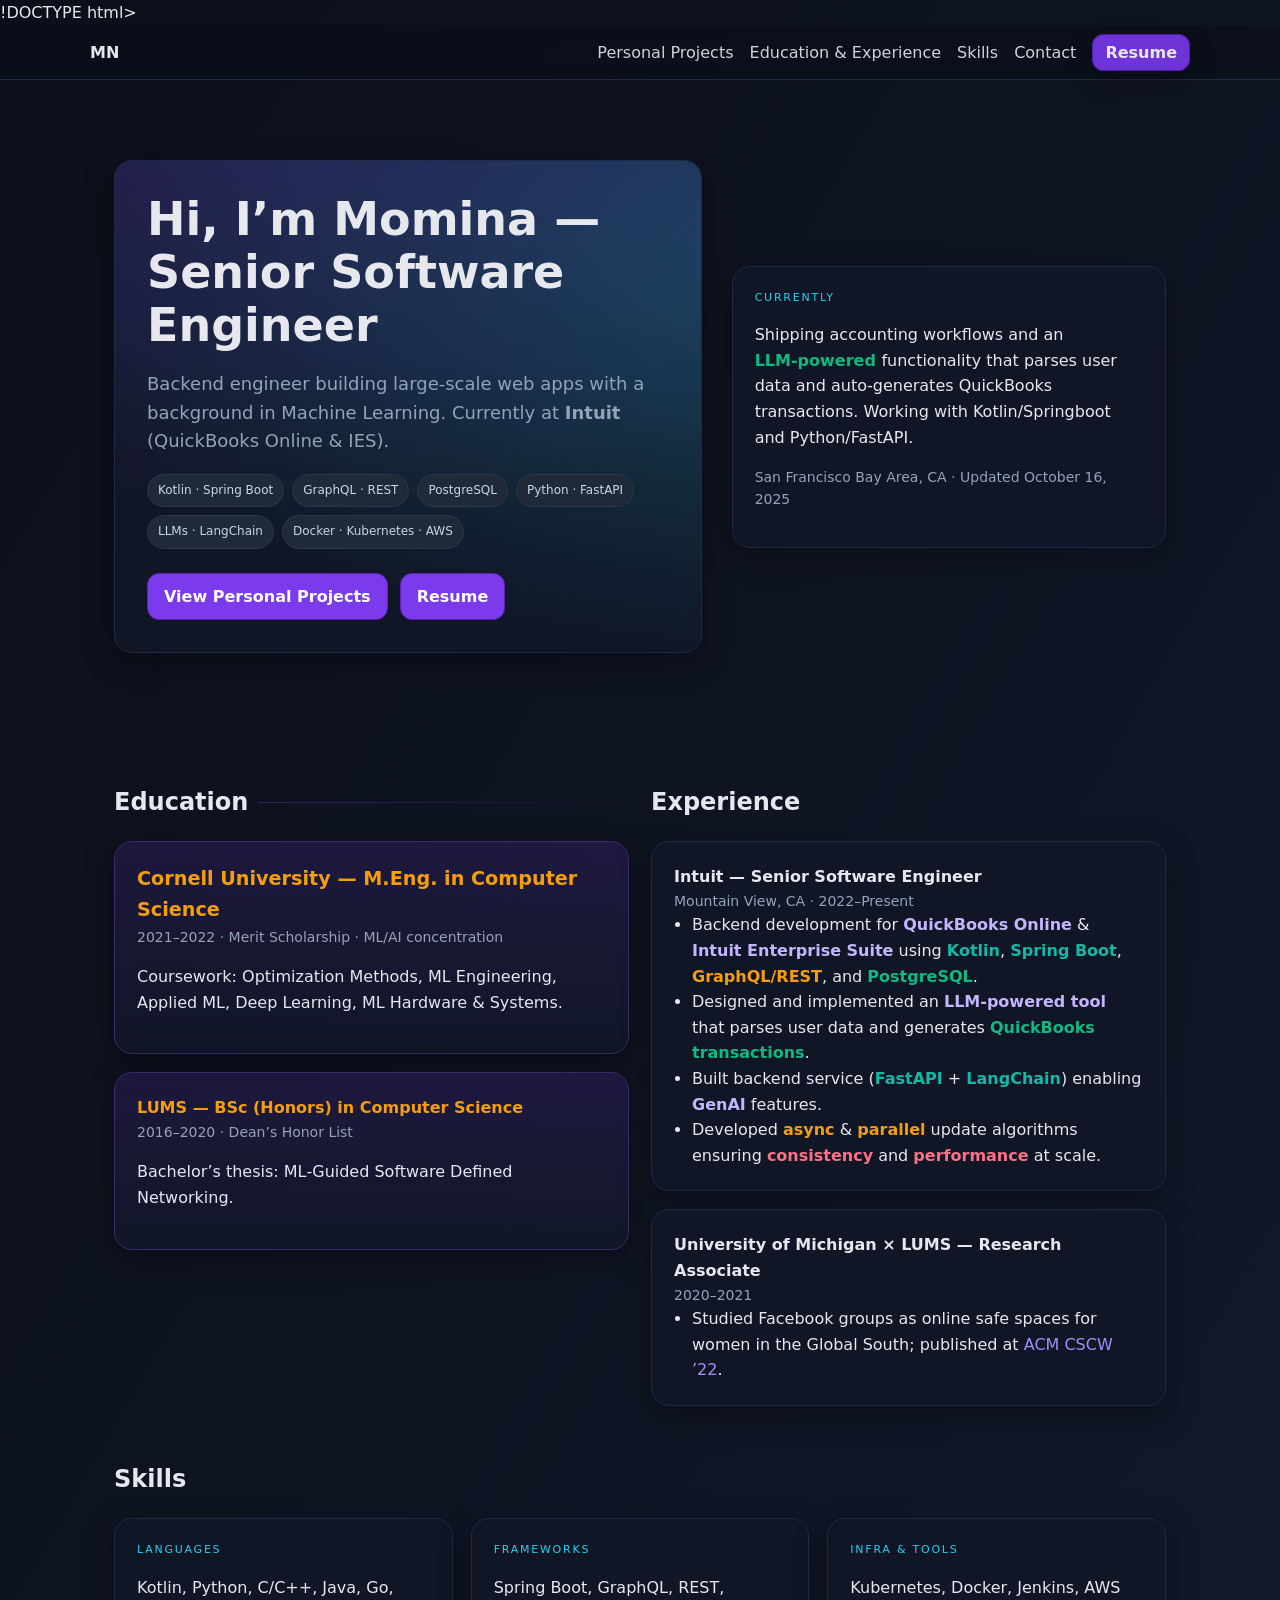
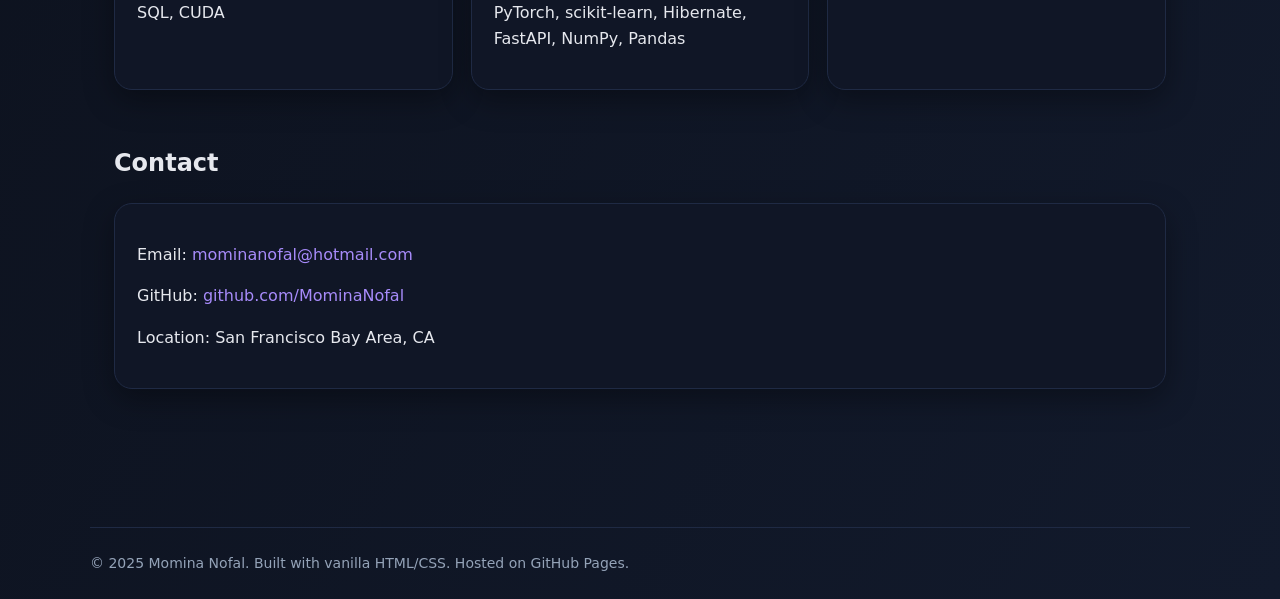
==== index.html @ 646f493b "website changes" ====
!DOCTYPE html>
<html lang="en">
<head><meta charset="utf-8"><meta name="viewport" content="width=device-width,initial-scale=1">
<title>Momina Nofal — Software Engineer</title><link rel="stylesheet" href="assets/styles.css"></head>
<body>
<nav><div class="container nav-inner"><div class="brand"><a href="index.html">MN</a></div>
<ul><li><a href="projects.html">Personal Projects</a></li><li><a href="#edu-exp">Education & Experience</a></li><li><a href="#skills">Skills</a></li><li><a href="#contact">Contact</a></li><li><a class="nav-cta" href="Resume-mominanofal.pdf" target="_blank" rel="noopener">Resume</a></li></ul></div></nav>
<main class="container">
<section class="hero"><div class="hero-card"><h1>Hi, I’m Momina — Senior Software Engineer</h1>
<p class="subtitle">Backend engineer building large‑scale web apps with a background in Machine Learning. Currently at <strong>Intuit</strong> (QuickBooks Online & IES).</p>
<div class="chips"><span class="chip">Kotlin · Spring Boot</span><span class="chip">GraphQL · REST</span><span class="chip">PostgreSQL</span><span class="chip">Python · FastAPI</span><span class="chip">LLMs · LangChain</span><span class="chip">Docker · Kubernetes · AWS</span></div>
<div class="cta"><a class="btn" href="projects.html">View Personal Projects</a><a class="btn" href="Resume-mominanofal.pdf" target="_blank" rel="noopener">Resume</a></div></div>
<div class="card"><div class="kicker">Currently</div>
<p>Shipping accounting workflows and an <span class="highlight">LLM‑powered </span> functionality that parses user data and auto‑generates QuickBooks transactions. Working with Kotlin/Springboot and Python/FastAPI.</p>
<p class="meta">San Francisco Bay Area, CA · Updated October 16, 2025</p></div></section>

<section id="edu-exp" class="section columns-2">
  <div class="section-accent">
    <h2>Education</h2>
    <div class="grid">
      <div class="card">
        <div class="role university cornell">Cornell University — M.Eng. in Computer Science</div>
        <div class="meta">2021–2022 · Merit Scholarship · ML/AI concentration</div>
        <p>Coursework: Optimization Methods, ML Engineering, Applied ML, Deep Learning, ML Hardware & Systems.</p>
      </div>
      <div class="card">
        <div class="role university">LUMS — BSc (Honors) in Computer Science</div>
        <div class="meta">2016–2020 · Dean’s Honor List</div>
        <p>Bachelor’s thesis: ML‑Guided Software Defined Networking.</p>
      </div>
    </div>
  </div>

  <div>
    <h2>Experience</h2>
    <div class="grid">
      <div class="card">
        <div class="role">Intuit — Senior Software Engineer</div>
        <div class="meta">Mountain View, CA · 2022–Present</div>
        <ul class="list">
          <li>Backend development for <span class="c-purple">QuickBooks Online</span> & <span class="c-purple">Intuit Enterprise Suite</span> using <span class="c-teal">Kotlin</span>, <span class="c-teal">Spring Boot</span>, <span class="c-amber">GraphQL/REST</span>, and <span class="c-green">PostgreSQL</span>.</li>
          <li>Designed and implemented an <span class="c-purple">LLM‑powered tool</span> that parses user data and generates <span class="c-green">QuickBooks transactions</span>.</li>
          <li>Built backend service (<span class="c-teal">FastAPI</span> + <span class="c-teal">LangChain</span>) enabling <span class="c-purple">GenAI</span> features.</li>
          <li>Developed <span class="c-amber">async</span> & <span class="c-amber">parallel</span> update algorithms ensuring <span class="c-rose">consistency</span> and <span class="c-rose">performance</span> at scale.</li>
        </ul>
      </div>
      <div class="card">
        <div class="role">University of Michigan × LUMS — Research Associate</div>
        <div class="meta">2020–2021</div>
        <ul class="list">
          <li>Studied Facebook groups as online safe spaces for women in the Global South; published at <a href="https://dl.acm.org/doi/10.1145/3555204" target="_blank" rel="noopener">ACM CSCW ’22</a>.</li>
        </ul>
      </div>
    </div>
  </div>
</section>

<section id="skills" class="section"><h2>Skills</h2>
<div class="grid grid-3"><div class="card"><div class="kicker">Languages</div><p>Kotlin, Python, C/C++, Java, Go, SQL, CUDA</p></div>
<div class="card"><div class="kicker">Frameworks</div><p>Spring Boot, GraphQL, REST, PyTorch, scikit‑learn, Hibernate, FastAPI, NumPy, Pandas</p></div>
<div class="card"><div class="kicker">Infra & Tools</div><p>Kubernetes, Docker, Jenkins, AWS</p></div></div></section>

<section id="contact" class="section"><h2>Contact</h2><div class="card"><p>Email: <a href="mailto:mominanofal@hotmail.com">mominanofal@hotmail.com</a></p><p>GitHub: <a href="https://github.com/MominaNofal">github.com/MominaNofal</a></p><p>Location: San Francisco Bay Area, CA</p></div></section>
</main>
<footer class="container footer">© 2025 Momina Nofal. Built with vanilla HTML/CSS. Hosted on GitHub Pages.</footer>
</body></html>
---- assets/styles.css ----
:root {
  --bg: #0b0f19;
  --panel: #101626;
  --ink: #e6e8ee;
  --muted: #94a3b8;
  --accent: #7c3aed;
  --accent-2: #22d3ee;
  --link: #a78bfa;
  --chip: #1f2937;
  --green: #10b981;
  --teal: #14b8a6;
  --amber: #f59e0b;
  --rose: #fb7185;
  --shadow: 0 10px 30px rgba(0,0,0,.35);
  --radius: 18px;
}
* { box-sizing: border-box }
html, body { margin:0; padding:0; font-family: ui-sans-serif, system-ui, -apple-system, Segoe UI, Roboto, Inter, Helvetica, Arial; }
body { background: linear-gradient(120deg, #0b0f19 0%, #121a2c 100%); color: var(--ink); line-height: 1.6; }
a { color: var(--link); text-decoration: none; }
a:hover { text-decoration: underline; }
.container { max-width: 1100px; margin: 0 auto; padding: 24px }
nav {
  position: sticky; top: 0; z-index: 10;
  background: rgba(11,15,25,.65); backdrop-filter: blur(10px);
  border-bottom: 1px solid #1f2a44;
}
.nav-inner { display:flex; align-items:center; justify-content: space-between; padding: 14px 0; }
.brand a { color: var(--ink); text-decoration: none; font-weight: 700; }
nav ul { list-style:none; display:flex; gap: 16px; align-items:center; margin:0; padding:0 }
nav li a { color: var(--ink); opacity:.9 }
.nav-cta { padding: 8px 12px; border-radius: 12px; background: var(--accent); border: 1px solid #5b21b6; color: white; font-weight: 600; box-shadow: var(--shadow); }
.nav-cta:hover { text-decoration: none; filter: brightness(1.05); }
.hero { display:grid; grid-template-columns: 1.15fr .85fr; gap:30px; align-items:center; padding:56px 0 }
.hero-card { background: radial-gradient(1200px 400px at 20% -10%, rgba(124,58,237,.2), transparent), radial-gradient(800px 400px at 120% 20%, rgba(34,211,238,.25), transparent), var(--panel); border:1px solid #1f2a44; border-radius:var(--radius); padding:32px; box-shadow:var(--shadow); }
h1 { font-size: clamp(28px,4vw,46px); line-height:1.15; margin:0 0 10px }
.subtitle { color:var(--muted); font-size:18px; margin-bottom:18px }
.chips { display:flex; flex-wrap:wrap; gap:8px; margin-top:16px }
.chip { background:var(--chip); border:1px solid #2b364f; color:#cbd5e1; padding:6px 10px; border-radius:999px; font-size:12px }
.cta { display:flex; gap:12px; margin-top:24px }
.btn { display:inline-block; padding:10px 16px; border-radius:12px; background:var(--accent); color:white; border:1px solid #5b21b6; font-weight:600 }
.section { margin:54px 0 }
.card { background:var(--panel); border:1px solid #1f2a44; border-radius:var(--radius); padding:22px; box-shadow:var(--shadow) }
.grid { display:grid; gap:18px }
.grid-2 { grid-template-columns: repeat(2, minmax(0, 1fr)); }
.grid-3 { grid-template-columns: repeat(3, minmax(0, 1fr)); }
@media (max-width: 900px) {
  .hero { grid-template-columns: 1fr; }
  .grid-2, .grid-3 { grid-template-columns: 1fr; }
}
.kicker { text-transform: uppercase; letter-spacing:.16em; font-size:11px; color: var(--accent-2) }
.role { font-weight:700 }
.meta { color:var(--muted); font-size:14px }
.footer { border-top:1px solid #1f2a44; margin-top:60px; padding:24px 0; color:var(--muted); font-size:14px }
.list { margin:0; padding-left:18px }
.highlight { color:var(--green); font-weight:600 }
.c-purple { color:#c4b5fd; font-weight:600 }
.c-teal { color:var(--teal); font-weight:600 }
.c-amber { color:var(--amber); font-weight:600 }
.c-green { color:var(--green); font-weight:600 }
.c-rose { color:var(--rose); font-weight:600 }
.section-accent .card { background:linear-gradient(180deg,rgba(124,58,237,.15),rgba(16,22,38,1)); border:1px solid #3b2a66 }
.section-accent h2 { display:flex; align-items:center; gap:10px }
.section-accent h2::after { content:""; flex:1; height:1px; background:linear-gradient(90deg,#7c3aed55,transparent) }
.university { color:var(--amber); font-weight:700 }
.university.cornell { font-size: 1.2em }
.columns-2 { display:grid; grid-template-columns: repeat(2, minmax(0, 1fr)); gap: 22px }
@media (max-width: 900px) { .columns-2 { grid-template-columns: 1fr } }
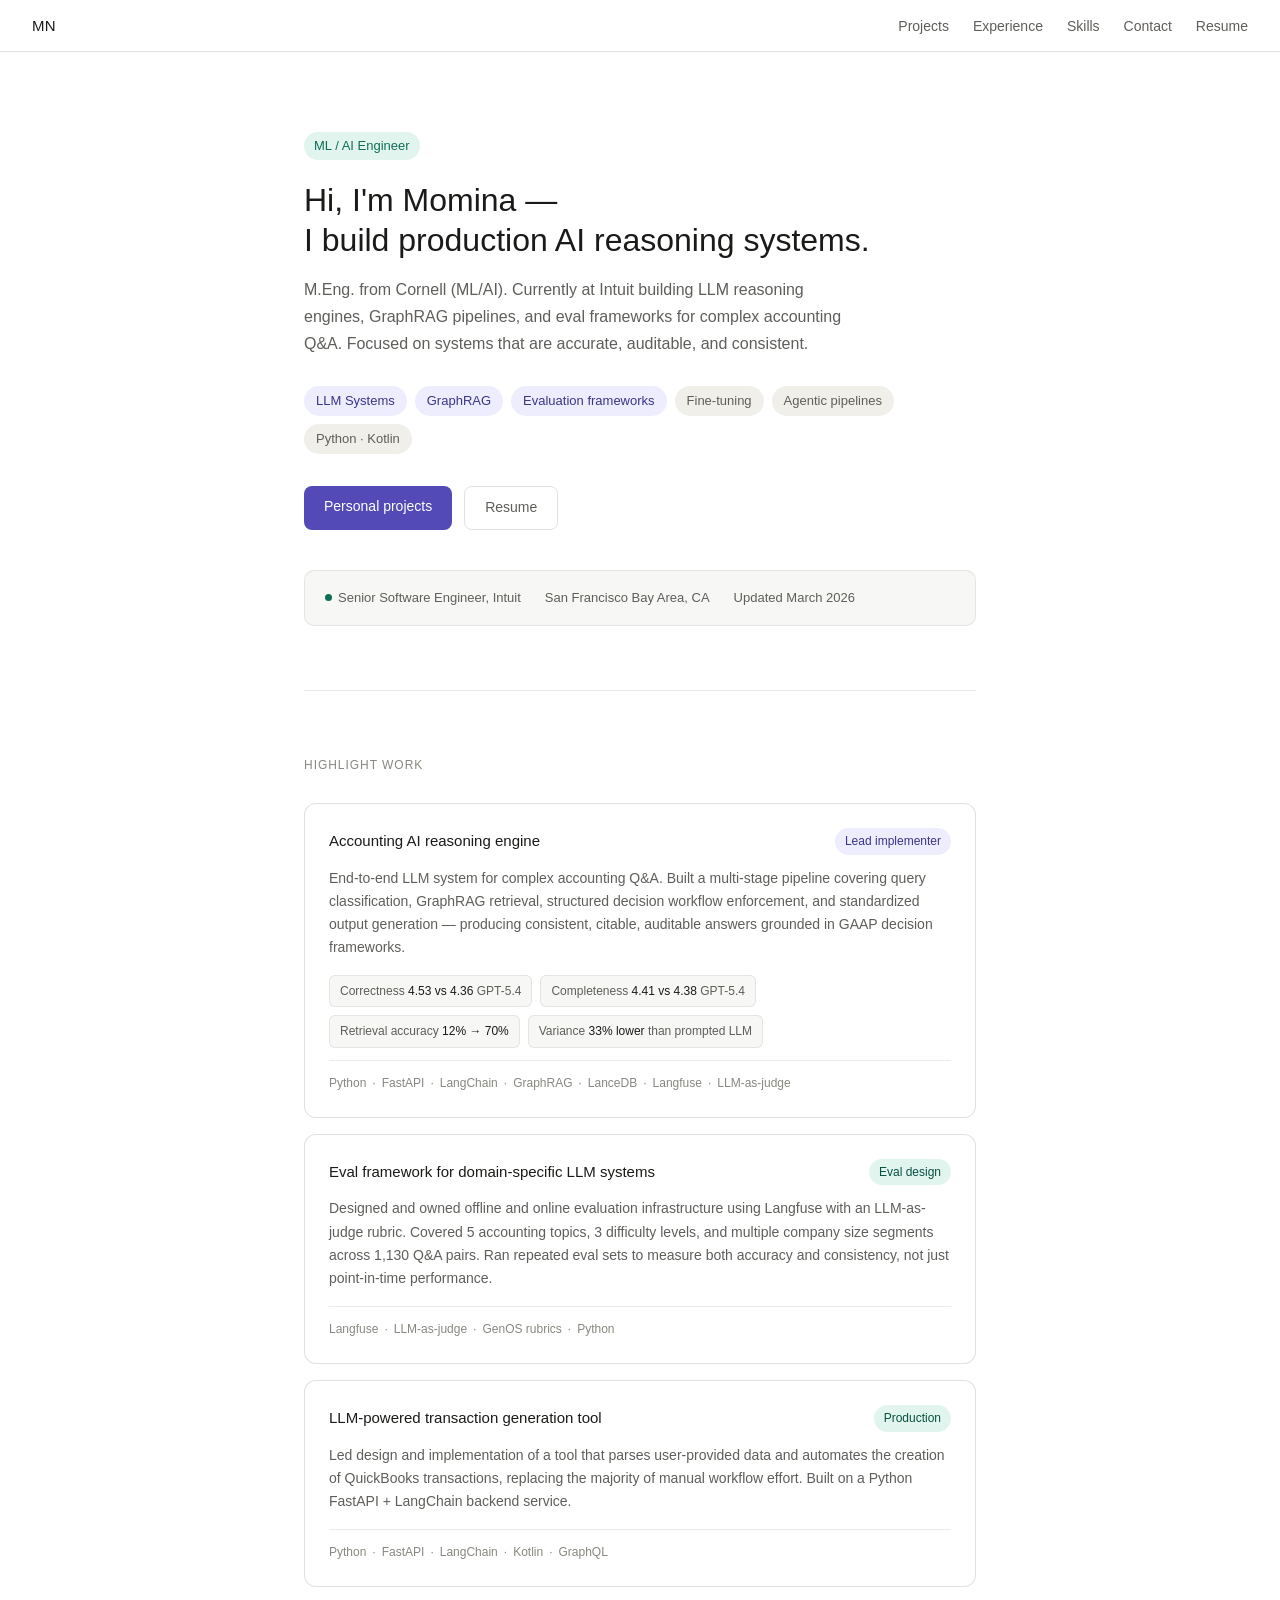
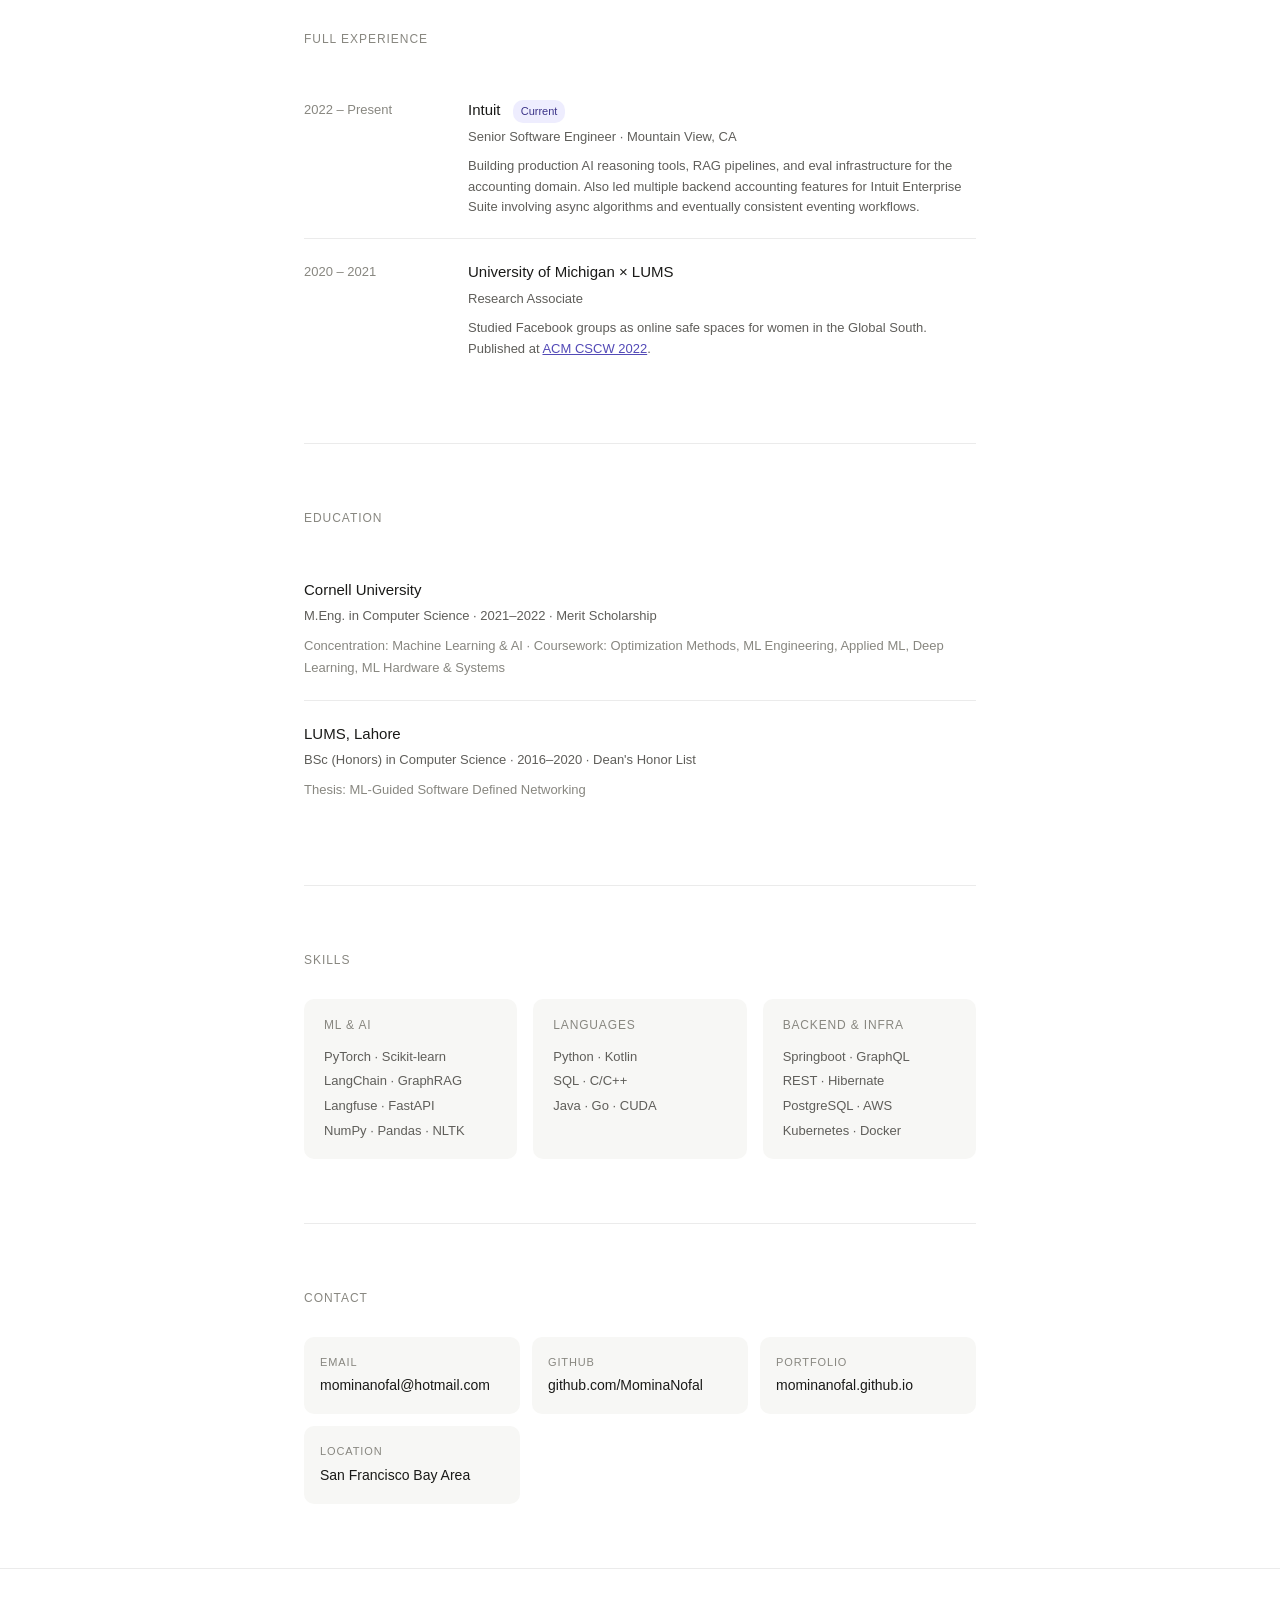
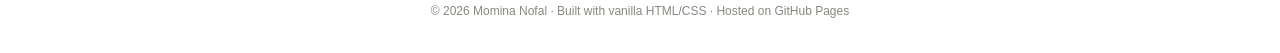
==== commit e7bec3c3: "Update index.html" ====
--- a/index.html
+++ b/index.html
@@ -1,66 +1,286 @@
-!DOCTYPE html>
+
+<!DOCTYPE html>
 <html lang="en">
-<head><meta charset="utf-8"><meta name="viewport" content="width=device-width,initial-scale=1">
-<title>Momina Nofal — Software Engineer</title><link rel="stylesheet" href="assets/styles.css"></head>
+<head>
+<meta charset="UTF-8">
+<meta name="viewport" content="width=device-width, initial-scale=1.0">
+<title>Momina Nofal — ML/AI Engineer</title>
+<style>
+  *, *::before, *::after { box-sizing: border-box; margin: 0; padding: 0; }
+  :root {
+    --bg: #ffffff; --bg2: #f7f7f5; --bg3: #f0efe9;
+    --text: #1a1a18; --text2: #5f5e5a; --text3: #888780;
+    --border: rgba(0,0,0,0.12); --border2: rgba(0,0,0,0.08);
+    --accent: #534AB7; --accent-bg: #EEEDFE; --accent-text: #3C3489;
+    --teal: #0F6E56; --teal-bg: #E1F5EE; --teal-text: #085041;
+    --tag-bg: #f0efe9; --tag-text: #5f5e5a;
+  }
+  @media (prefers-color-scheme: dark) {
+    :root {
+      --bg: #1c1c1a; --bg2: #242422; --bg3: #2c2c2a;
+      --text: #f0efe9; --text2: #b4b2a9; --text3: #888780;
+      --border: rgba(255,255,255,0.1); --border2: rgba(255,255,255,0.06);
+      --accent: #AFA9EC; --accent-bg: #26215C; --accent-text: #CECBF6;
+      --teal: #5DCAA5; --teal-bg: #04342C; --teal-text: #9FE1CB;
+      --tag-bg: #2c2c2a; --tag-text: #b4b2a9;
+    }
+  }
+  body { font-family: -apple-system, BlinkMacSystemFont, 'Segoe UI', sans-serif; background: var(--bg); color: var(--text); font-size: 15px; line-height: 1.7; }
+  nav { position: sticky; top: 0; background: var(--bg); border-bottom: 0.5px solid var(--border); z-index: 100; padding: 0 2rem; display: flex; align-items: center; justify-content: space-between; height: 52px; }
+  .nav-logo { font-weight: 500; font-size: 15px; text-decoration: none; color: var(--text); letter-spacing: 0.02em; }
+  .nav-links { display: flex; gap: 1.5rem; list-style: none; }
+  .nav-links a { text-decoration: none; color: var(--text2); font-size: 14px; transition: color 0.15s; }
+  .nav-links a:hover { color: var(--text); }
+  main { max-width: 720px; margin: 0 auto; padding: 0 1.5rem; }
+  section { padding: 4rem 0; border-bottom: 0.5px solid var(--border2); }
+  section:last-child { border-bottom: none; }
+
+  /* Hero */
+  .hero { padding-top: 5rem; padding-bottom: 4rem; }
+  .hero-label { font-size: 13px; color: var(--teal); background: var(--teal-bg); padding: 3px 10px; border-radius: 20px; display: inline-block; margin-bottom: 1.25rem; font-weight: 500; }
+  .hero h1 { font-size: 2rem; font-weight: 500; line-height: 1.25; margin-bottom: 1rem; color: var(--text); }
+  .hero-sub { font-size: 16px; color: var(--text2); margin-bottom: 1.75rem; max-width: 560px; line-height: 1.7; }
+  .tag-row { display: flex; flex-wrap: wrap; gap: 8px; margin-bottom: 2rem; }
+  .tag { background: var(--tag-bg); color: var(--tag-text); font-size: 13px; padding: 4px 12px; border-radius: 20px; }
+  .tag.accent { background: var(--accent-bg); color: var(--accent-text); }
+  .btn-row { display: flex; gap: 12px; flex-wrap: wrap; }
+  .btn { display: inline-block; padding: 9px 20px; border-radius: 8px; font-size: 14px; font-weight: 500; text-decoration: none; transition: opacity 0.15s; }
+  .btn-primary { background: var(--accent); color: #fff; }
+  .btn-primary:hover { opacity: 0.88; }
+  .btn-secondary { border: 0.5px solid var(--border); color: var(--text2); }
+  .btn-secondary:hover { background: var(--bg2); }
+  .status-bar { margin-top: 2.5rem; padding: 1rem 1.25rem; background: var(--bg2); border-radius: 10px; border: 0.5px solid var(--border2); font-size: 13px; color: var(--text2); display: flex; gap: 1.5rem; flex-wrap: wrap; }
+  .status-item { display: flex; align-items: center; gap: 6px; }
+  .dot { width: 7px; height: 7px; border-radius: 50%; background: var(--teal); display: inline-block; }
+
+  /* Highlight work */
+  .section-label { font-size: 12px; font-weight: 500; letter-spacing: 0.08em; color: var(--text3); text-transform: uppercase; margin-bottom: 1.75rem; }
+  .work-card { background: var(--bg); border: 0.5px solid var(--border); border-radius: 12px; padding: 1.5rem; margin-bottom: 1rem; }
+  .work-card-header { display: flex; justify-content: space-between; align-items: flex-start; gap: 1rem; margin-bottom: 0.75rem; flex-wrap: wrap; }
+  .work-title { font-size: 15px; font-weight: 500; color: var(--text); }
+  .work-badge { font-size: 12px; padding: 3px 10px; border-radius: 20px; background: var(--accent-bg); color: var(--accent-text); white-space: nowrap; font-weight: 500; }
+  .work-badge.teal { background: var(--teal-bg); color: var(--teal-text); }
+  .work-desc { font-size: 14px; color: var(--text2); margin-bottom: 1rem; line-height: 1.65; }
+  .work-metrics { display: flex; flex-wrap: wrap; gap: 8px; }
+  .metric { background: var(--bg2); border-radius: 6px; padding: 5px 10px; font-size: 12px; color: var(--text2); border: 0.5px solid var(--border2); }
+  .metric strong { color: var(--text); font-weight: 500; }
+  .work-stack { display: flex; flex-wrap: wrap; gap: 6px; margin-top: 0.75rem; padding-top: 0.75rem; border-top: 0.5px solid var(--border2); }
+  .stack-tag { font-size: 12px; color: var(--text3); }
+  .stack-tag:not(:last-child)::after { content: '·'; margin-left: 6px; }
+
+  /* Timeline */
+  .timeline { list-style: none; }
+  .timeline-item { display: grid; grid-template-columns: 140px 1fr; gap: 1.5rem; padding: 1.25rem 0; border-bottom: 0.5px solid var(--border2); }
+  .timeline-item:last-child { border-bottom: none; }
+  .timeline-date { font-size: 13px; color: var(--text3); padding-top: 2px; }
+  .timeline-content h3 { font-size: 15px; font-weight: 500; margin-bottom: 3px; }
+  .timeline-content .tl-sub { font-size: 13px; color: var(--text2); margin-bottom: 0.5rem; }
+  .timeline-content p { font-size: 13px; color: var(--text2); line-height: 1.6; }
+  .tl-badge { display: inline-block; font-size: 11px; padding: 2px 8px; border-radius: 10px; background: var(--accent-bg); color: var(--accent-text); margin-left: 8px; font-weight: 500; vertical-align: middle; }
+
+  /* Skills */
+  .skills-grid { display: grid; grid-template-columns: repeat(auto-fit, minmax(200px, 1fr)); gap: 1rem; }
+  .skill-group { background: var(--bg2); border-radius: 10px; padding: 1rem 1.25rem; }
+  .skill-group-label { font-size: 12px; font-weight: 500; color: var(--text3); text-transform: uppercase; letter-spacing: 0.07em; margin-bottom: 0.6rem; }
+  .skill-list { font-size: 13px; color: var(--text2); line-height: 1.9; }
+
+  /* Education */
+  .edu-item { padding: 1.25rem 0; border-bottom: 0.5px solid var(--border2); }
+  .edu-item:last-child { border-bottom: none; }
+  .edu-school { font-size: 15px; font-weight: 500; }
+  .edu-meta { font-size: 13px; color: var(--text2); margin: 3px 0 0.5rem; }
+  .edu-detail { font-size: 13px; color: var(--text3); }
+
+  /* Contact */
+  .contact-grid { display: grid; grid-template-columns: repeat(auto-fit, minmax(180px, 1fr)); gap: 0.75rem; }
+  .contact-item { display: flex; flex-direction: column; gap: 3px; padding: 1rem; background: var(--bg2); border-radius: 10px; }
+  .contact-label { font-size: 11px; text-transform: uppercase; letter-spacing: 0.08em; color: var(--text3); font-weight: 500; }
+  .contact-value { font-size: 14px; color: var(--text); text-decoration: none; }
+  .contact-value:hover { color: var(--accent); }
+
+  footer { text-align: center; padding: 2rem; font-size: 12px; color: var(--text3); border-top: 0.5px solid var(--border2); }
+
+  @media (max-width: 540px) {
+    nav { padding: 0 1rem; }
+    .nav-links { gap: 1rem; }
+    .hero h1 { font-size: 1.6rem; }
+    .timeline-item { grid-template-columns: 1fr; gap: 0.25rem; }
+    .timeline-date { font-size: 12px; }
+  }
+</style>
+</head>
 <body>
-<nav><div class="container nav-inner"><div class="brand"><a href="index.html">MN</a></div>
-<ul><li><a href="projects.html">Personal Projects</a></li><li><a href="#edu-exp">Education & Experience</a></li><li><a href="#skills">Skills</a></li><li><a href="#contact">Contact</a></li><li><a class="nav-cta" href="Resume-mominanofal.pdf" target="_blank" rel="noopener">Resume</a></li></ul></div></nav>
-<main class="container">
-<section class="hero"><div class="hero-card"><h1>Hi, I’m Momina — Senior Software Engineer</h1>
-<p class="subtitle">Backend engineer building large‑scale web apps with a background in Machine Learning. Currently at <strong>Intuit</strong> (QuickBooks Online & IES).</p>
-<div class="chips"><span class="chip">Kotlin · Spring Boot</span><span class="chip">GraphQL · REST</span><span class="chip">PostgreSQL</span><span class="chip">Python · FastAPI</span><span class="chip">LLMs · LangChain</span><span class="chip">Docker · Kubernetes · AWS</span></div>
-<div class="cta"><a class="btn" href="projects.html">View Personal Projects</a><a class="btn" href="Resume-mominanofal.pdf" target="_blank" rel="noopener">Resume</a></div></div>
-<div class="card"><div class="kicker">Currently</div>
-<p>Shipping accounting workflows and an <span class="highlight">LLM‑powered </span> functionality that parses user data and auto‑generates QuickBooks transactions. Working with Kotlin/Springboot and Python/FastAPI.</p>
-<p class="meta">San Francisco Bay Area, CA · Updated October 16, 2025</p></div></section>
-
-<section id="edu-exp" class="section columns-2">
-  <div class="section-accent">
-    <h2>Education</h2>
-    <div class="grid">
-      <div class="card">
-        <div class="role university cornell">Cornell University — M.Eng. in Computer Science</div>
-        <div class="meta">2021–2022 · Merit Scholarship · ML/AI concentration</div>
-        <p>Coursework: Optimization Methods, ML Engineering, Applied ML, Deep Learning, ML Hardware & Systems.</p>
-      </div>
-      <div class="card">
-        <div class="role university">LUMS — BSc (Honors) in Computer Science</div>
-        <div class="meta">2016–2020 · Dean’s Honor List</div>
-        <p>Bachelor’s thesis: ML‑Guided Software Defined Networking.</p>
-      </div>
-    </div>
-  </div>
-
-  <div>
-    <h2>Experience</h2>
-    <div class="grid">
-      <div class="card">
-        <div class="role">Intuit — Senior Software Engineer</div>
-        <div class="meta">Mountain View, CA · 2022–Present</div>
-        <ul class="list">
-          <li>Backend development for <span class="c-purple">QuickBooks Online</span> & <span class="c-purple">Intuit Enterprise Suite</span> using <span class="c-teal">Kotlin</span>, <span class="c-teal">Spring Boot</span>, <span class="c-amber">GraphQL/REST</span>, and <span class="c-green">PostgreSQL</span>.</li>
-          <li>Designed and implemented an <span class="c-purple">LLM‑powered tool</span> that parses user data and generates <span class="c-green">QuickBooks transactions</span>.</li>
-          <li>Built backend service (<span class="c-teal">FastAPI</span> + <span class="c-teal">LangChain</span>) enabling <span class="c-purple">GenAI</span> features.</li>
-          <li>Developed <span class="c-amber">async</span> & <span class="c-amber">parallel</span> update algorithms ensuring <span class="c-rose">consistency</span> and <span class="c-rose">performance</span> at scale.</li>
-        </ul>
-      </div>
-      <div class="card">
-        <div class="role">University of Michigan × LUMS — Research Associate</div>
-        <div class="meta">2020–2021</div>
-        <ul class="list">
-          <li>Studied Facebook groups as online safe spaces for women in the Global South; published at <a href="https://dl.acm.org/doi/10.1145/3555204" target="_blank" rel="noopener">ACM CSCW ’22</a>.</li>
-        </ul>
-      </div>
-    </div>
-  </div>
-</section>
-
-<section id="skills" class="section"><h2>Skills</h2>
-<div class="grid grid-3"><div class="card"><div class="kicker">Languages</div><p>Kotlin, Python, C/C++, Java, Go, SQL, CUDA</p></div>
-<div class="card"><div class="kicker">Frameworks</div><p>Spring Boot, GraphQL, REST, PyTorch, scikit‑learn, Hibernate, FastAPI, NumPy, Pandas</p></div>
-<div class="card"><div class="kicker">Infra & Tools</div><p>Kubernetes, Docker, Jenkins, AWS</p></div></div></section>
-
-<section id="contact" class="section"><h2>Contact</h2><div class="card"><p>Email: <a href="mailto:mominanofal@hotmail.com">mominanofal@hotmail.com</a></p><p>GitHub: <a href="https://github.com/MominaNofal">github.com/MominaNofal</a></p><p>Location: San Francisco Bay Area, CA</p></div></section>
+
+<nav>
+  <a class="nav-logo" href="index.html">MN</a>
+  <ul class="nav-links">
+    <li><a href="projects.html">Projects</a></li>
+    <li><a href="#experience">Experience</a></li>
+    <li><a href="#skills">Skills</a></li>
+    <li><a href="#contact">Contact</a></li>
+    <li><a href="Resume-mominanofal.pdf">Resume</a></li>
+  </ul>
+</nav>
+
+<main>
+
+  <section class="hero">
+    <div class="hero-label">ML / AI Engineer</div>
+    <h1>Hi, I'm Momina —<br>I build production AI reasoning systems.</h1>
+    <p class="hero-sub">M.Eng. from Cornell (ML/AI). Currently at Intuit building LLM reasoning engines, GraphRAG pipelines, and eval frameworks for complex accounting Q&amp;A. Focused on systems that are accurate, auditable, and consistent.</p>
+    <div class="tag-row">
+      <span class="tag accent">LLM Systems</span>
+      <span class="tag accent">GraphRAG</span>
+      <span class="tag accent">Evaluation frameworks</span>
+      <span class="tag">Fine-tuning</span>
+      <span class="tag">Agentic pipelines</span>
+      <span class="tag">Python · Kotlin</span>
+    </div>
+    <div class="btn-row">
+      <a href="projects.html" class="btn btn-primary">Personal projects</a>
+      <a href="Resume-mominanofal.pdf" class="btn btn-secondary">Resume</a>
+    </div>
+    <div class="status-bar">
+      <span class="status-item"><span class="dot"></span> Senior Software Engineer, Intuit</span>
+      <span class="status-item">San Francisco Bay Area, CA</span>
+      <span class="status-item">Updated March 2026</span>
+    </div>
+  </section>
+
+  <section id="experience">
+    <div class="section-label">Highlight work</div>
+
+    <div class="work-card">
+      <div class="work-card-header">
+        <span class="work-title">Accounting AI reasoning engine</span>
+        <span class="work-badge">Lead implementer</span>
+      </div>
+      <p class="work-desc">End-to-end LLM system for complex accounting Q&amp;A. Built a multi-stage pipeline covering query classification, GraphRAG retrieval, structured decision workflow enforcement, and standardized output generation — producing consistent, citable, auditable answers grounded in GAAP decision frameworks.</p>
+      <div class="work-metrics">
+        <div class="metric">Correctness <strong>4.53 vs 4.36</strong> GPT-5.4</div>
+        <div class="metric">Completeness <strong>4.41 vs 4.38</strong> GPT-5.4</div>
+        <div class="metric">Retrieval accuracy <strong>12% → 70%</strong></div>
+        <div class="metric">Variance <strong>33% lower</strong> than prompted LLM</div>
+      </div>
+      <div class="work-stack">
+        <span class="stack-tag">Python</span>
+        <span class="stack-tag">FastAPI</span>
+        <span class="stack-tag">LangChain</span>
+        <span class="stack-tag">GraphRAG</span>
+        <span class="stack-tag">LanceDB</span>
+        <span class="stack-tag">Langfuse</span>
+        <span class="stack-tag">LLM-as-judge</span>
+      </div>
+    </div>
+
+    <div class="work-card">
+      <div class="work-card-header">
+        <span class="work-title">Eval framework for domain-specific LLM systems</span>
+        <span class="work-badge teal">Eval design</span>
+      </div>
+      <p class="work-desc">Designed and owned offline and online evaluation infrastructure using Langfuse with an LLM-as-judge rubric. Covered 5 accounting topics, 3 difficulty levels, and multiple company size segments across 1,130 Q&amp;A pairs. Ran repeated eval sets to measure both accuracy and consistency, not just point-in-time performance.</p>
+      <div class="work-stack">
+        <span class="stack-tag">Langfuse</span>
+        <span class="stack-tag">LLM-as-judge</span>
+        <span class="stack-tag">GenOS rubrics</span>
+        <span class="stack-tag">Python</span>
+      </div>
+    </div>
+
+    <div class="work-card">
+      <div class="work-card-header">
+        <span class="work-title">LLM-powered transaction generation tool</span>
+        <span class="work-badge teal">Production</span>
+      </div>
+      <p class="work-desc">Led design and implementation of a tool that parses user-provided data and automates the creation of QuickBooks transactions, replacing the majority of manual workflow effort. Built on a Python FastAPI + LangChain backend service.</p>
+      <div class="work-stack">
+        <span class="stack-tag">Python</span>
+        <span class="stack-tag">FastAPI</span>
+        <span class="stack-tag">LangChain</span>
+        <span class="stack-tag">Kotlin</span>
+        <span class="stack-tag">GraphQL</span>
+      </div>
+    </div>
+
+    <br>
+    <div class="section-label">Full experience</div>
+    <ul class="timeline">
+      <li class="timeline-item">
+        <span class="timeline-date">2022 – Present</span>
+        <div class="timeline-content">
+          <h3>Intuit <span class="tl-badge">Current</span></h3>
+          <div class="tl-sub">Senior Software Engineer · Mountain View, CA</div>
+          <p>Building production AI reasoning tools, RAG pipelines, and eval infrastructure for the accounting domain. Also led multiple backend accounting features for Intuit Enterprise Suite involving async algorithms and eventually consistent eventing workflows.</p>
+        </div>
+      </li>
+      <li class="timeline-item">
+        <span class="timeline-date">2020 – 2021</span>
+        <div class="timeline-content">
+          <h3>University of Michigan × LUMS</h3>
+          <div class="tl-sub">Research Associate</div>
+          <p>Studied Facebook groups as online safe spaces for women in the Global South. Published at <a href="https://dl.acm.org/doi/10.1145/3555204" style="color: var(--accent);">ACM CSCW 2022</a>.</p>
+        </div>
+      </li>
+    </ul>
+  </section>
+
+  <section id="education">
+    <div class="section-label">Education</div>
+    <div class="edu-item">
+      <div class="edu-school">Cornell University</div>
+      <div class="edu-meta">M.Eng. in Computer Science · 2021–2022 · Merit Scholarship</div>
+      <div class="edu-detail">Concentration: Machine Learning &amp; AI · Coursework: Optimization Methods, ML Engineering, Applied ML, Deep Learning, ML Hardware &amp; Systems</div>
+    </div>
+    <div class="edu-item">
+      <div class="edu-school">LUMS, Lahore</div>
+      <div class="edu-meta">BSc (Honors) in Computer Science · 2016–2020 · Dean's Honor List</div>
+      <div class="edu-detail">Thesis: ML-Guided Software Defined Networking</div>
+    </div>
+  </section>
+
+  <section id="skills">
+    <div class="section-label">Skills</div>
+    <div class="skills-grid">
+      <div class="skill-group">
+        <div class="skill-group-label">ML &amp; AI</div>
+        <div class="skill-list">PyTorch · Scikit-learn<br>LangChain · GraphRAG<br>Langfuse · FastAPI<br>NumPy · Pandas · NLTK</div>
+      </div>
+      <div class="skill-group">
+        <div class="skill-group-label">Languages</div>
+        <div class="skill-list">Python · Kotlin<br>SQL · C/C++<br>Java · Go · CUDA</div>
+      </div>
+      <div class="skill-group">
+        <div class="skill-group-label">Backend &amp; Infra</div>
+        <div class="skill-list">Springboot · GraphQL<br>REST · Hibernate<br>PostgreSQL · AWS<br>Kubernetes · Docker</div>
+      </div>
+    </div>
+  </section>
+
+  <section id="contact">
+    <div class="section-label">Contact</div>
+    <div class="contact-grid">
+      <div class="contact-item">
+        <span class="contact-label">Email</span>
+        <a class="contact-value" href="mailto:mominanofal@hotmail.com">mominanofal@hotmail.com</a>
+      </div>
+      <div class="contact-item">
+        <span class="contact-label">GitHub</span>
+        <a class="contact-value" href="https://github.com/MominaNofal">github.com/MominaNofal</a>
+      </div>
+      <div class="contact-item">
+        <span class="contact-label">Portfolio</span>
+        <a class="contact-value" href="https://mominanofal.github.io">mominanofal.github.io</a>
+      </div>
+      <div class="contact-item">
+        <span class="contact-label">Location</span>
+        <span class="contact-value">San Francisco Bay Area</span>
+      </div>
+    </div>
+  </section>
+
 </main>
-<footer class="container footer">© 2025 Momina Nofal. Built with vanilla HTML/CSS. Hosted on GitHub Pages.</footer>
-</body></html>
+
+<footer>© 2026 Momina Nofal · Built with vanilla HTML/CSS · Hosted on GitHub Pages</footer>
+
+</body>
+</html>
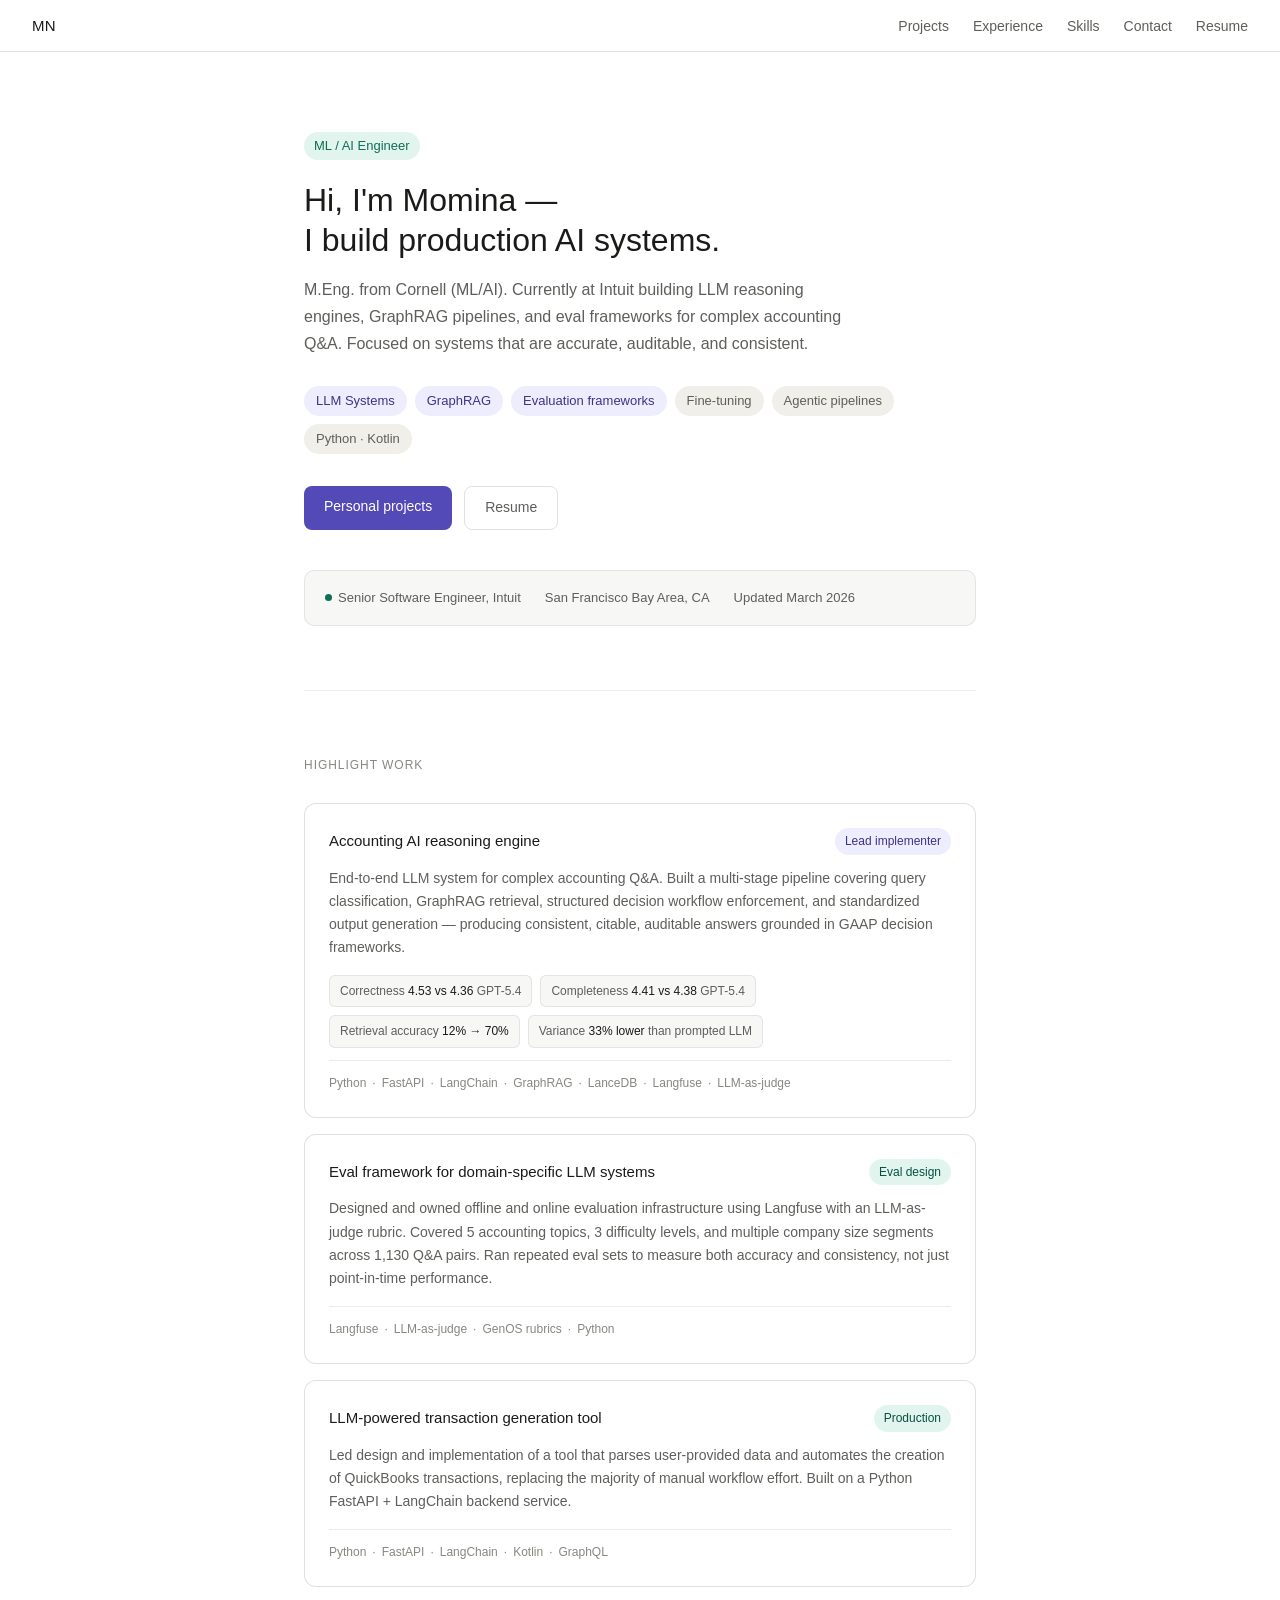
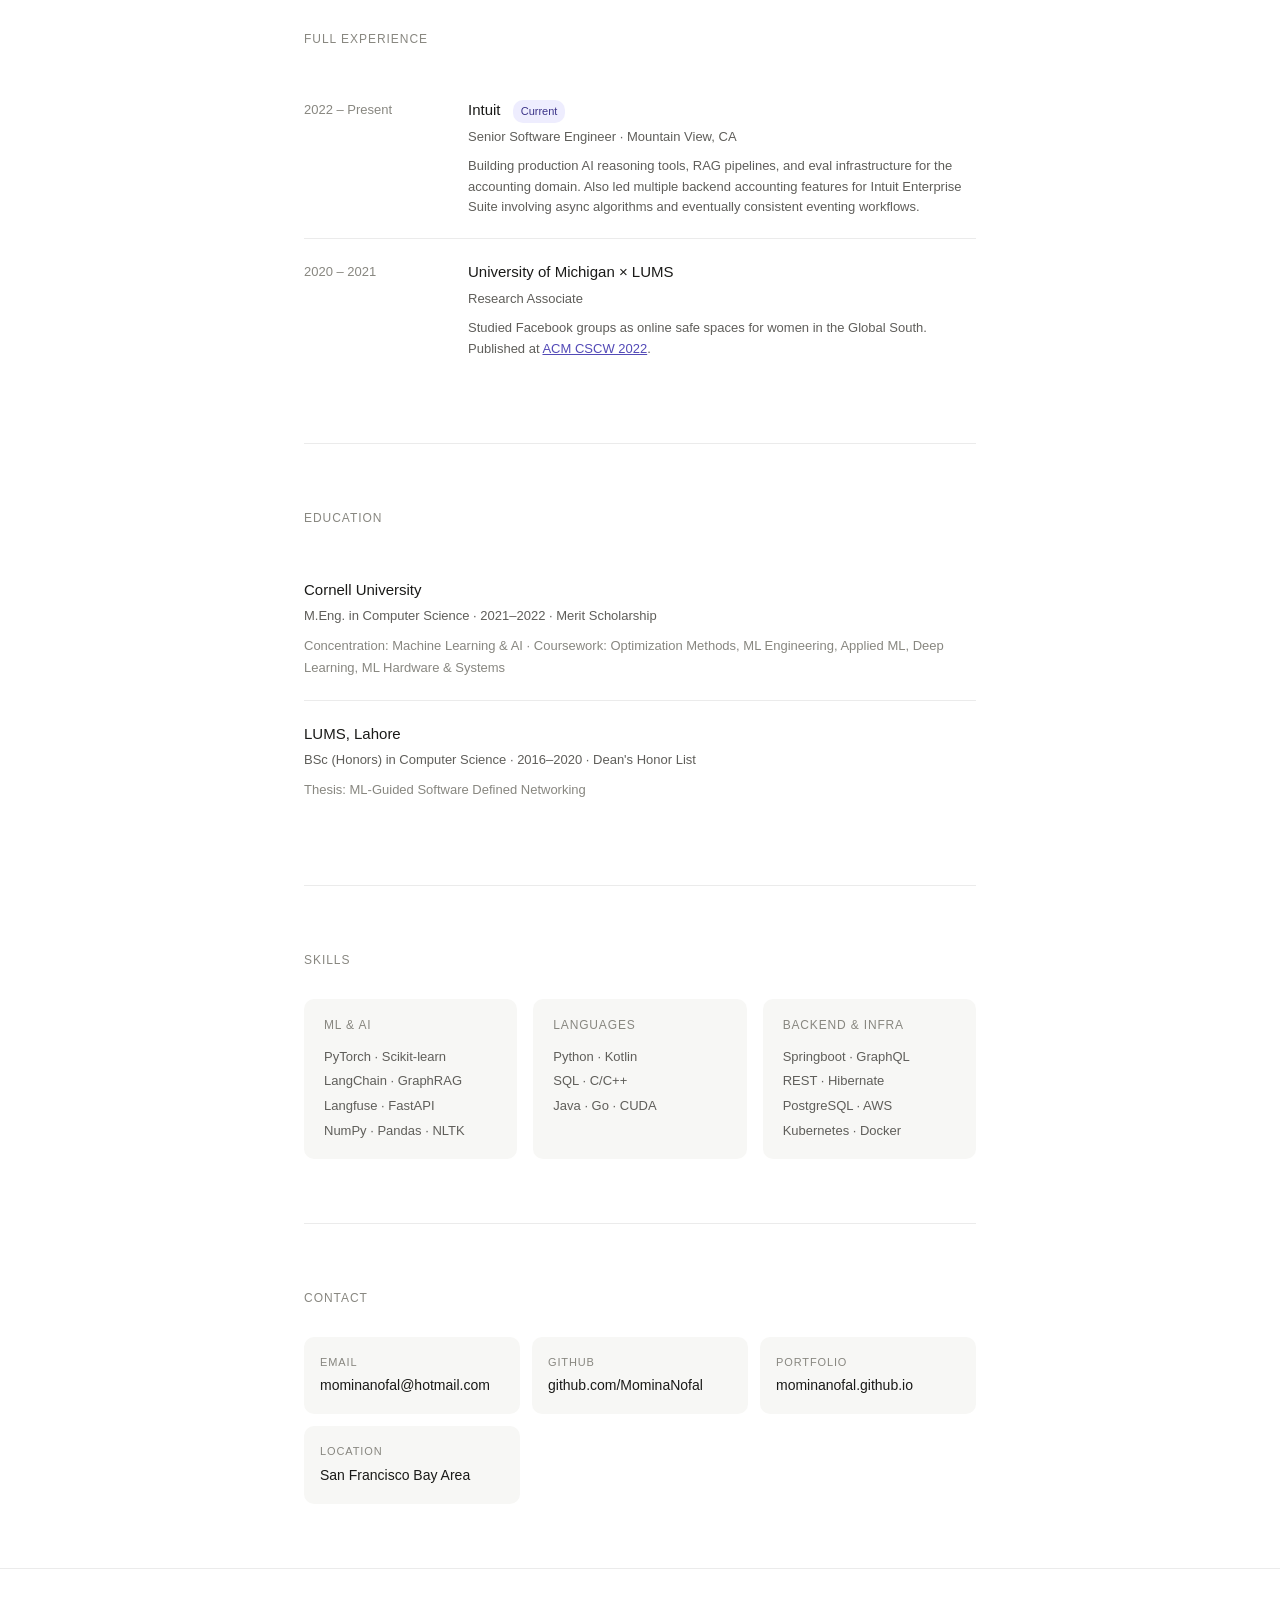
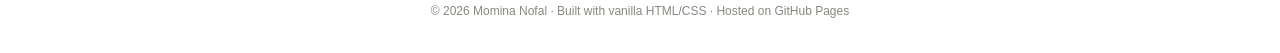
==== commit 82c1448c: "Update index.html" ====
--- a/index.html
+++ b/index.html
@@ -126,7 +126,7 @@
 
   <section class="hero">
     <div class="hero-label">ML / AI Engineer</div>
-    <h1>Hi, I'm Momina —<br>I build production AI reasoning systems.</h1>
+    <h1>Hi, I'm Momina —<br>I build production AI systems.</h1>
     <p class="hero-sub">M.Eng. from Cornell (ML/AI). Currently at Intuit building LLM reasoning engines, GraphRAG pipelines, and eval frameworks for complex accounting Q&amp;A. Focused on systems that are accurate, auditable, and consistent.</p>
     <div class="tag-row">
       <span class="tag accent">LLM Systems</span>
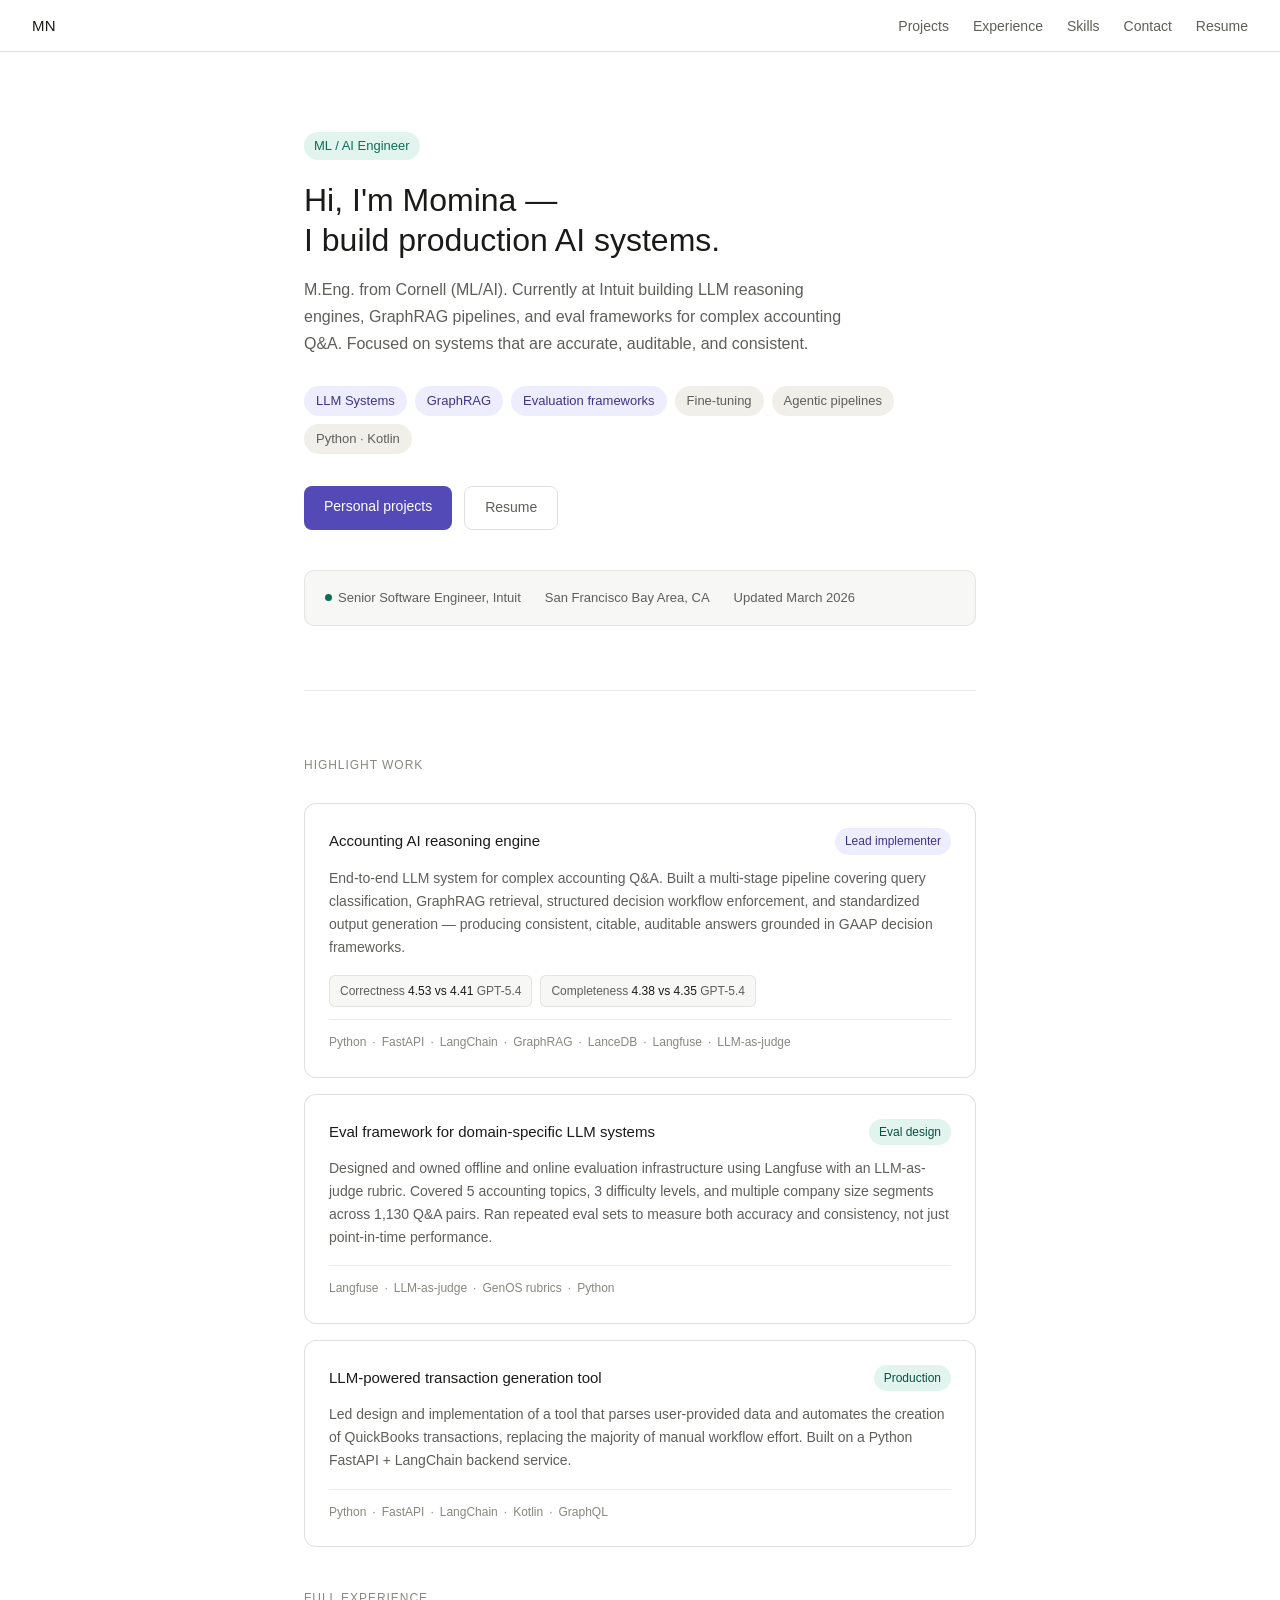
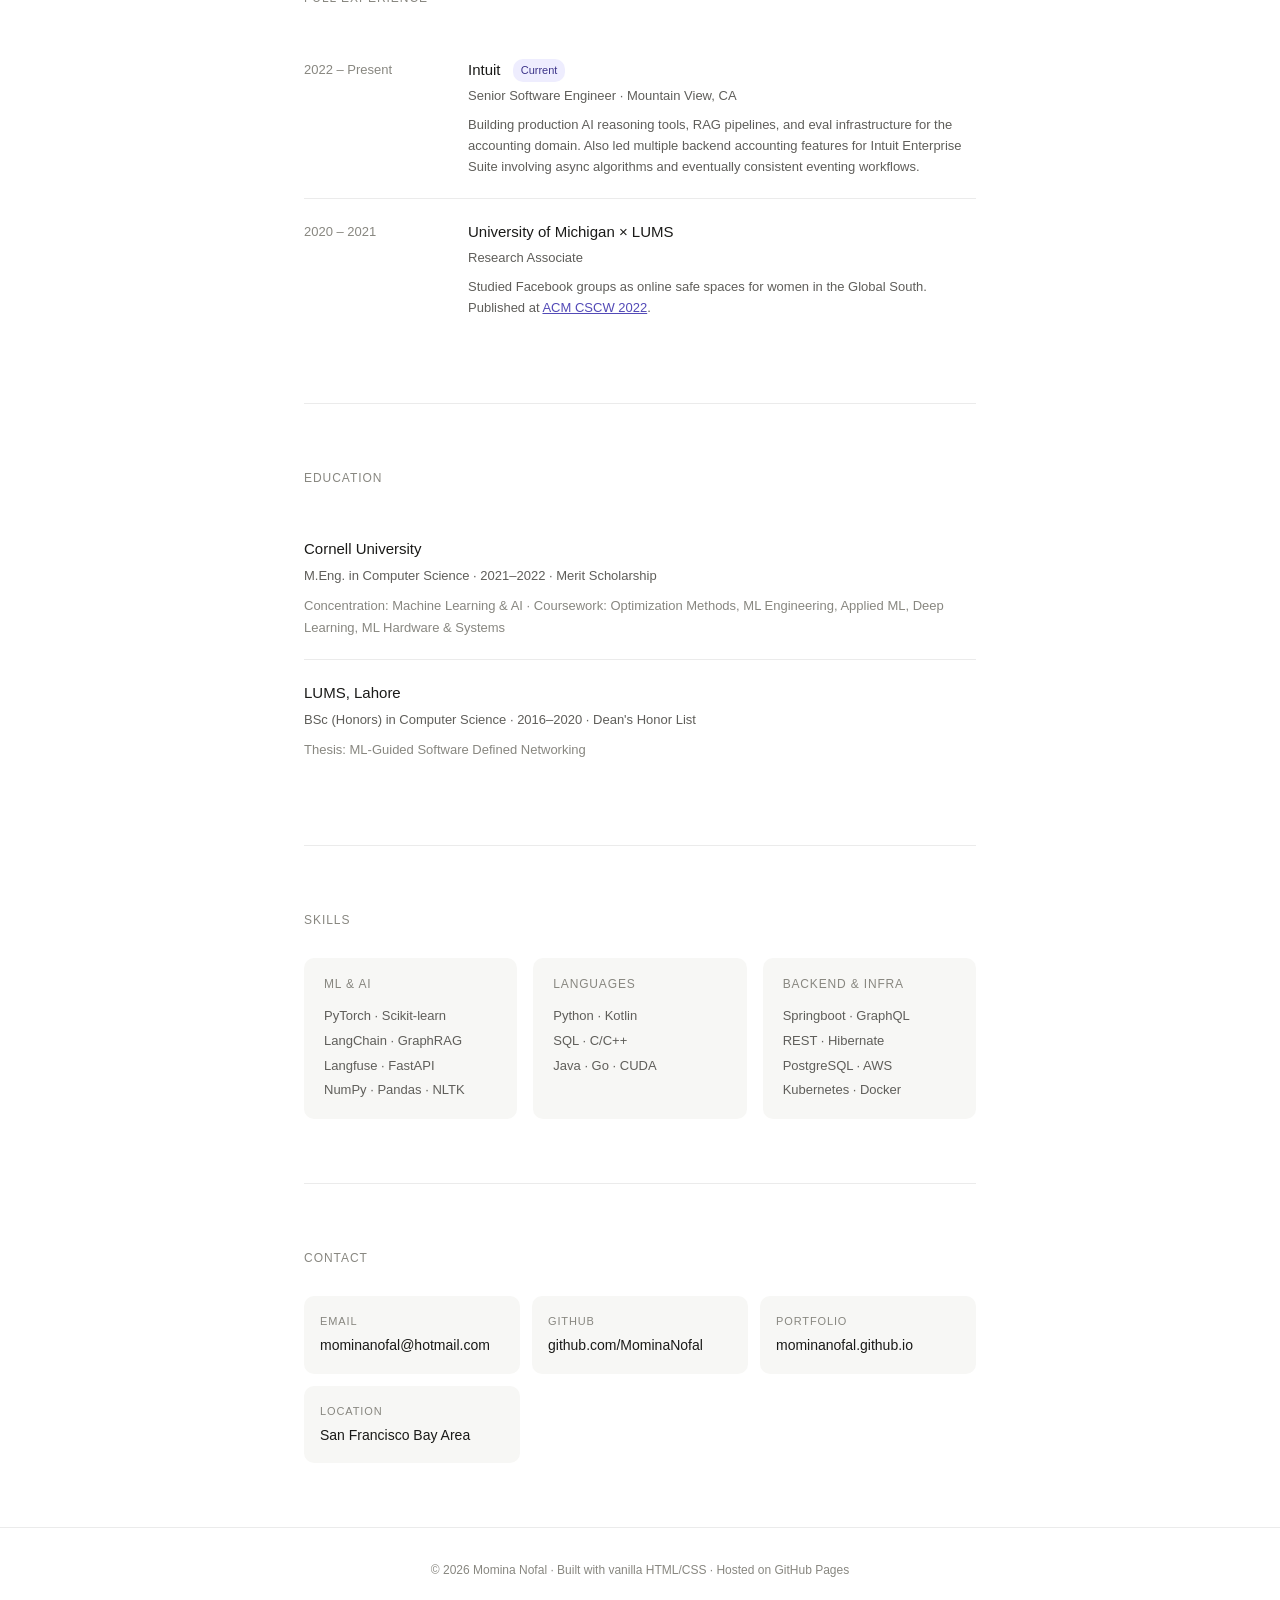
==== commit bc5b1ef4: "Update index.html" ====
--- a/index.html
+++ b/index.html
@@ -157,10 +157,8 @@
       </div>
       <p class="work-desc">End-to-end LLM system for complex accounting Q&amp;A. Built a multi-stage pipeline covering query classification, GraphRAG retrieval, structured decision workflow enforcement, and standardized output generation — producing consistent, citable, auditable answers grounded in GAAP decision frameworks.</p>
       <div class="work-metrics">
-        <div class="metric">Correctness <strong>4.53 vs 4.36</strong> GPT-5.4</div>
-        <div class="metric">Completeness <strong>4.41 vs 4.38</strong> GPT-5.4</div>
-        <div class="metric">Retrieval accuracy <strong>12% → 70%</strong></div>
-        <div class="metric">Variance <strong>33% lower</strong> than prompted LLM</div>
+        <div class="metric">Correctness <strong>4.53 vs 4.41</strong> GPT-5.4</div>
+        <div class="metric">Completeness <strong>4.38 vs 4.35</strong> GPT-5.4</div>
       </div>
       <div class="work-stack">
         <span class="stack-tag">Python</span>
